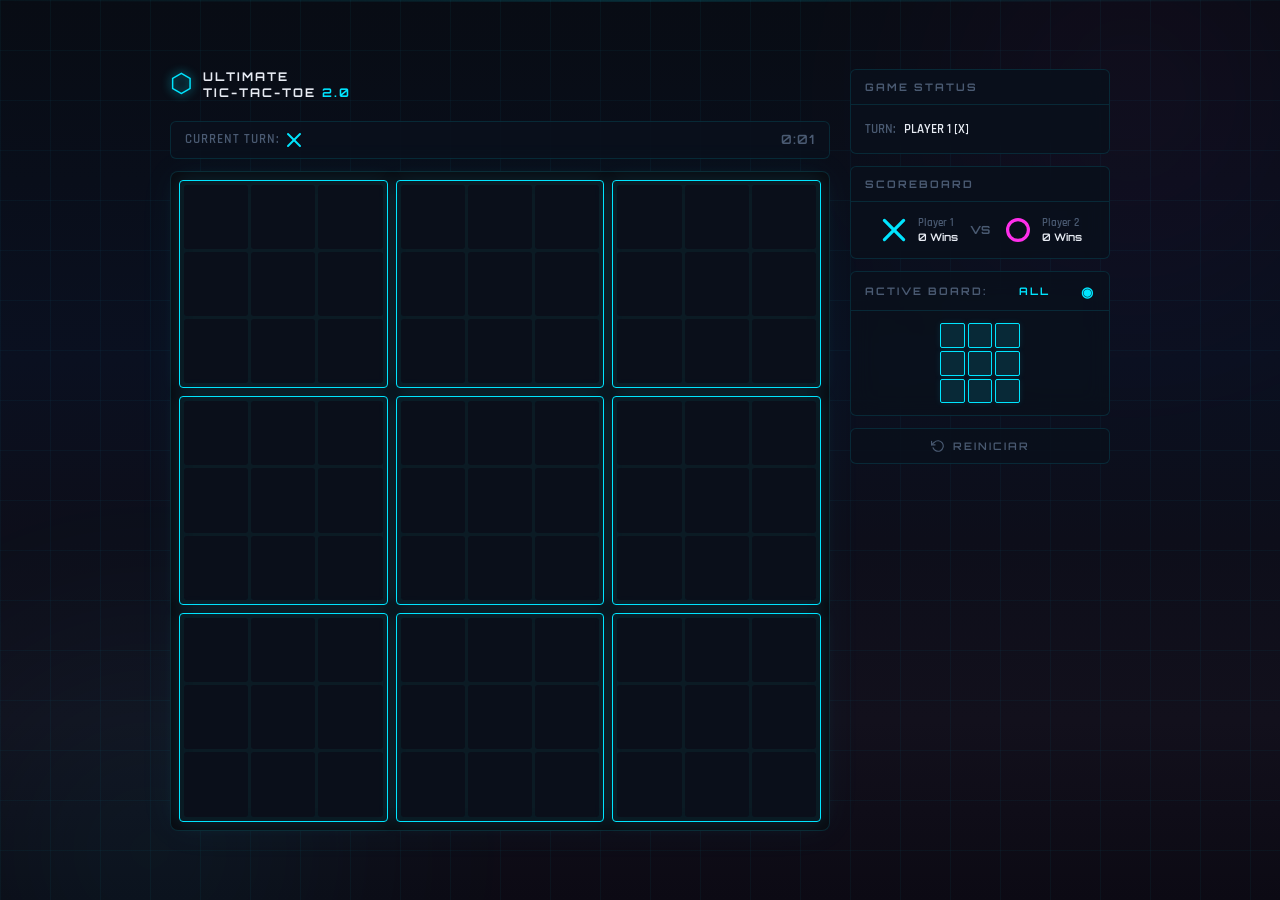
==== ultimate-tic-tac-toe/index.html @ dc982a1a "feat: Add initial Ultimate Tic-Tac-Toe game frontend files and comprehensive AI agent architectural " ====
<!DOCTYPE html>
<html lang="pt-BR">
<head>
    <meta charset="UTF-8">
    <meta name="viewport" content="width=device-width, initial-scale=1.0">
    <title>Ultimate Tic-Tac-Toe 2.0</title>
    <meta name="description" content="Ultimate Tic-Tac-Toe 2.0 — Jogo da Velha avançado com sub-tabuleiros estratégicos e IA.">
    <link rel="stylesheet" href="style.css">
    <link rel="preconnect" href="https://fonts.googleapis.com">
    <link rel="preconnect" href="https://fonts.gstatic.com" crossorigin>
    <link href="https://fonts.googleapis.com/css2?family=Rajdhani:wght@400;500;600;700&family=Orbitron:wght@400;600;700;900&display=swap" rel="stylesheet">
</head>
<body>

    <!-- Background FX -->
    <div class="bg-fx">
        <div class="bg-gradient"></div>
        <div class="bg-grid"></div>
        <div class="bg-glow bg-glow--cyan"></div>
        <div class="bg-glow bg-glow--pink"></div>
        <div class="scan-line"></div>
    </div>

    <div class="app-layout">

        <!-- ============ LEFT: BOARD AREA ============ -->
        <section class="board-area">
            <header class="top-bar">
                <div class="top-bar__left">
                    <span class="logo-icon">⬡</span>
                    <span class="logo-text">ULTIMATE<br>TIC-TAC-TOE <span class="cyan">2.0</span></span>
                </div>
            </header>

            <!-- Turn Bar -->
            <div class="turn-bar">
                <div class="turn-bar__left">
                    CURRENT TURN: <span id="current-turn-symbol" class="turn-symbol cyan">X</span>
                </div>
                <div class="turn-bar__right">
                    <span id="turn-timer" class="timer"></span>
                </div>
            </div>

            <!-- The Board -->
            <div class="board-wrapper">
                <div id="ultimate-board" class="meta-grid"></div>
            </div>
        </section>

        <!-- ============ RIGHT: SIDEBAR ============ -->
        <aside class="sidebar">

            <!-- Panel: Game Status -->
            <div class="panel">
                <div class="panel__header">GAME STATUS</div>
                <div class="panel__body" id="panel-status">
                    <div class="status-row">
                        <span class="status-label">TURN:</span>
                        <span class="status-value" id="status-turn">PLAYER 1 [X]</span>
                    </div>
                    <div class="status-row" id="ai-thinking-row" style="display:none;">
                        <span class="thinking-dots">
                            <span></span><span></span><span></span>
                        </span>
                        <span class="status-value pink">IA PROCESSANDO...</span>
                    </div>
                </div>
            </div>

            <!-- Panel: Scoreboard -->
            <div class="panel">
                <div class="panel__header">SCOREBOARD</div>
                <div class="panel__body scoreboard-body">
                    <div class="score-player">
                        <svg class="score-icon" viewBox="0 0 40 40" width="32" height="32">
                            <line x1="8" y1="8" x2="32" y2="32" stroke="#00e5ff" stroke-width="4" stroke-linecap="round"/>
                            <line x1="32" y1="8" x2="8" y2="32" stroke="#00e5ff" stroke-width="4" stroke-linecap="round"/>
                        </svg>
                        <div class="score-info">
                            <span class="score-name">Player 1</span>
                            <span class="score-wins" id="score-x-wins">0 Wins</span>
                        </div>
                    </div>
                    <span class="score-vs">VS</span>
                    <div class="score-player">
                        <svg class="score-icon" viewBox="0 0 40 40" width="32" height="32">
                            <circle cx="20" cy="20" r="13" fill="none" stroke="#ff2eea" stroke-width="4"/>
                        </svg>
                        <div class="score-info">
                            <span class="score-name">Player 2</span>
                            <span class="score-wins" id="score-o-wins">0 Wins</span>
                        </div>
                    </div>
                </div>
            </div>

            <!-- Panel: Active Board -->
            <div class="panel">
                <div class="panel__header">
                    ACTIVE BOARD: <span id="active-sector" class="cyan">ALL</span>
                    <span class="signal-icon" id="signal-icon">◉</span>
                </div>
                <div class="panel__body">
                    <div class="mini-grid" id="mini-grid">
                        <!-- 9 mini cells showing which sub-grids are active/won -->
                    </div>
                </div>
            </div>

            <!-- Buttons -->
            <div class="sidebar-actions">
                <button id="reset-btn" class="action-btn">
                    <svg width="14" height="14" viewBox="0 0 24 24" fill="none" stroke="currentColor" stroke-width="2" stroke-linecap="round" stroke-linejoin="round"><polyline points="1 4 1 10 7 10"/><path d="M3.51 15a9 9 0 1 0 2.13-9.36L1 10"/></svg>
                    REINICIAR
                </button>
            </div>
        </aside>
    </div>

    <!-- Win Modal -->
    <div id="win-modal" class="modal">
        <div class="modal-content">
            <div class="modal-icon" id="modal-icon"></div>
            <h2 id="winner-text">VITÓRIA</h2>
            <p class="modal-sub" id="winner-sub">Jogador X dominou o meta-grid!</p>
            <button id="modal-reset-btn" class="action-btn modal-action">JOGAR NOVAMENTE</button>
        </div>
    </div>

    <script src="script.js"></script>
</body>
</html>
---- ultimate-tic-tac-toe/style.css ----
/* ============================================================
   Ultimate Tic-Tac-Toe 2.0 — Mockup-Faithful Futuristic Theme
   ============================================================ */

:root {
    --bg-deep: #080c14;
    --bg-surface: #0c1018;
    --panel-bg: rgba(10, 16, 28, 0.88);
    --text-white: #e8ecf4;
    --text-dim: #4a5a72;
    --text-muted: #2a3648;
    --cyan: #00e5ff;
    --cyan-dim: rgba(0, 229, 255, 0.12);
    --cyan-glow: rgba(0, 229, 255, 0.25);
    --pink: #ff2eea;
    --pink-dim: rgba(255, 46, 234, 0.12);
    --pink-glow: rgba(255, 46, 234, 0.25);
    --border: rgba(0, 229, 255, 0.12);
    --border-bright: rgba(0, 229, 255, 0.3);
    --cell-bg: #0a0f1a;
    --cell-hover: #111827;
    --radius: 6px;
    --font: 'Rajdhani', sans-serif;
    --font-display: 'Orbitron', sans-serif;
}

* { margin: 0; padding: 0; box-sizing: border-box; }

body {
    font-family: var(--font);
    background: var(--bg-deep);
    color: var(--text-white);
    min-height: 100vh;
    overflow-x: hidden;
}

/* ============================================================
   Background FX
   ============================================================ */
.bg-fx {
    position: fixed;
    inset: 0;
    z-index: 0;
    pointer-events: none;
    overflow: hidden;
}

.bg-gradient {
    position: absolute;
    inset: 0;
    background:
        linear-gradient(180deg, #080c14 0%, #0a1020 40%, #0d0e1a 60%, #12101c 80%, #0c0a14 100%);
}

.bg-grid {
    position: absolute;
    inset: 0;
    background-image:
        linear-gradient(rgba(0,229,255,0.04) 1px, transparent 1px),
        linear-gradient(90deg, rgba(0,229,255,0.04) 1px, transparent 1px);
    background-size: 50px 50px;
}

.bg-glow {
    position: absolute;
    width: 500px;
    height: 500px;
    border-radius: 50%;
    filter: blur(120px);
    opacity: 0.35;
}

.bg-glow--cyan {
    background: radial-gradient(circle, rgba(0,229,255,0.3) 0%, transparent 70%);
    bottom: -200px;
    left: -100px;
}

.bg-glow--pink {
    background: radial-gradient(circle, rgba(255,46,234,0.2) 0%, transparent 70%);
    top: -150px;
    right: -100px;
}

.scan-line {
    position: absolute;
    width: 100%;
    height: 2px;
    background: linear-gradient(90deg, transparent 0%, var(--cyan-dim) 30%, var(--cyan-glow) 50%, var(--cyan-dim) 70%, transparent 100%);
    animation: scan 8s linear infinite;
    opacity: 0.5;
}

@keyframes scan {
    0%   { top: -2px; }
    100% { top: 100%; }
}

/* ============================================================
   App Layout — 2 Columns
   ============================================================ */
.app-layout {
    position: relative;
    z-index: 1;
    display: grid;
    grid-template-columns: 1fr 260px;
    gap: 20px;
    max-width: 980px;
    margin: 0 auto;
    padding: 20px;
    min-height: 100vh;
    align-content: center;
}

/* ============================================================
   LEFT — Board Area
   ============================================================ */
.board-area {
    display: flex;
    flex-direction: column;
    gap: 12px;
}

/* Top Bar / Logo */
.top-bar {
    display: flex;
    align-items: center;
    justify-content: space-between;
    padding-bottom: 8px;
}

.top-bar__left {
    display: flex;
    align-items: center;
    gap: 10px;
}

.logo-icon {
    font-size: 1.6rem;
    color: var(--cyan);
    text-shadow: 0 0 10px var(--cyan);
    line-height: 1;
}

.logo-text {
    font-family: var(--font-display);
    font-size: 0.75rem;
    font-weight: 700;
    letter-spacing: 2px;
    line-height: 1.3;
    color: var(--text-white);
}

.cyan { color: var(--cyan); }
.pink { color: var(--pink); }

/* Turn Bar */
.turn-bar {
    display: flex;
    justify-content: space-between;
    align-items: center;
    padding: 8px 14px;
    background: var(--panel-bg);
    border: 1px solid var(--border);
    border-radius: var(--radius);
    font-size: 0.8rem;
    font-weight: 600;
    letter-spacing: 1px;
    color: var(--text-dim);
}

.turn-symbol {
    font-family: var(--font-display);
    font-weight: 900;
    font-size: 1rem;
}

.timer {
    font-family: var(--font-display);
    font-weight: 600;
    color: var(--text-dim);
}

/* Board Wrapper */
.board-wrapper {
    position: relative;
}

.meta-grid {
    display: grid;
    grid-template-columns: repeat(3, 1fr);
    gap: 8px;
    aspect-ratio: 1/1;
    background: var(--bg-surface);
    padding: 8px;
    border-radius: 8px;
    border: 1px solid var(--border);
    box-shadow:
        0 0 40px rgba(0,229,255,0.04),
        inset 0 0 20px rgba(0,0,0,0.4);
}

/* Sub-Grid */
.sub-grid {
    display: grid;
    grid-template-columns: repeat(3, 1fr);
    gap: 3px;
    aspect-ratio: 1/1;
    background: rgba(0, 229, 255, 0.02);
    border-radius: 4px;
    padding: 4px;
    position: relative;
    border: 1.5px solid var(--border);
    transition: all 0.3s ease;
}

.sub-grid.active-target {
    border-color: var(--cyan);
    background: rgba(0, 229, 255, 0.05);
    box-shadow: 0 0 20px rgba(0,229,255,0.1), inset 0 0 15px rgba(0,229,255,0.03);
}

.sub-grid.dim-grid {
    opacity: 0.35;
}

/* Cells */
.cell {
    background: var(--cell-bg);
    border-radius: 3px;
    display: flex;
    justify-content: center;
    align-items: center;
    cursor: pointer;
    aspect-ratio: 1/1;
    transition: background 0.15s, transform 0.15s;
    padding: 15%;
}

.cell:hover:not(.occupied) {
    background: var(--cell-hover);
}

.cell.occupied { cursor: default; }

.cell svg {
    width: 100%;
    height: 100%;
    display: block;
}

/* Sub-Grid Won Overlays */
.sub-grid.won-x::after,
.sub-grid.won-o::after,
.sub-grid.draw-grid::after {
    content: '';
    position: absolute;
    inset: 0;
    border-radius: 3px;
    display: flex;
    justify-content: center;
    align-items: center;
    z-index: 10;
    backdrop-filter: blur(2px);
    animation: wonPop 0.4s cubic-bezier(0.34, 1.56, 0.64, 1);
}

.sub-grid.won-x::after {
    background: rgba(0, 229, 255, 0.08);
    border: 1px solid rgba(0, 229, 255, 0.4);
    box-shadow: inset 0 0 30px rgba(0,229,255,0.08);
}

.sub-grid.won-o::after {
    background: rgba(255, 46, 234, 0.08);
    border: 1px solid rgba(255, 46, 234, 0.4);
    box-shadow: inset 0 0 30px rgba(255,46,234,0.08);
}

/* Big SVG overlays injected by JS */
.sub-grid .won-overlay {
    position: absolute;
    inset: 0;
    z-index: 11;
    display: flex;
    justify-content: center;
    align-items: center;
    pointer-events: none;
    animation: wonPop 0.4s cubic-bezier(0.34, 1.56, 0.64, 1);
}

.sub-grid .won-overlay svg {
    width: 65%;
    height: 65%;
    filter: drop-shadow(0 0 15px currentColor);
}

.sub-grid.draw-grid::after {
    background: rgba(255, 255, 255, 0.03);
    border: 1px solid rgba(255,255,255,0.08);
}

@keyframes wonPop {
    from { transform: scale(0); opacity: 0; }
    to   { transform: scale(1); opacity: 1; }
}

/* Board locked during AI */
.board-locked .cell { cursor: wait !important; }
.board-locked .cell:hover { background: var(--cell-bg) !important; transform: none !important; }

/* ============================================================
   RIGHT — Sidebar
   ============================================================ */
.sidebar {
    display: flex;
    flex-direction: column;
    gap: 12px;
    align-self: start;
    position: sticky;
    top: 20px;
}

.panel {
    background: var(--panel-bg);
    border: 1px solid var(--border);
    border-radius: var(--radius);
    overflow: hidden;
    backdrop-filter: blur(12px);
}

.panel__header {
    font-family: var(--font-display);
    font-size: 0.65rem;
    font-weight: 700;
    letter-spacing: 2px;
    padding: 10px 14px;
    border-bottom: 1px solid var(--border);
    color: var(--text-dim);
    display: flex;
    align-items: center;
    justify-content: space-between;
}

.signal-icon {
    color: var(--cyan);
    font-size: 0.9rem;
    animation: signalPulse 2s ease infinite;
}

@keyframes signalPulse {
    0%, 100% { opacity: 1; }
    50% { opacity: 0.3; }
}

.panel__body {
    padding: 12px 14px;
}

/* Status Panel */
.status-row {
    display: flex;
    align-items: center;
    gap: 8px;
    font-size: 0.8rem;
    padding: 4px 0;
}

.status-label {
    color: var(--text-dim);
    font-weight: 600;
}

.status-value {
    color: var(--text-white);
    font-weight: 600;
}

/* Thinking Dots */
.thinking-dots {
    display: flex;
    gap: 3px;
    align-items: center;
}

.thinking-dots span {
    width: 5px;
    height: 5px;
    background: var(--pink);
    border-radius: 50%;
    animation: thinkBounce 1s infinite;
}

.thinking-dots span:nth-child(2) { animation-delay: 0.15s; }
.thinking-dots span:nth-child(3) { animation-delay: 0.3s; }

@keyframes thinkBounce {
    0%, 80%, 100% { opacity: 0.2; transform: scale(0.7); }
    40% { opacity: 1; transform: scale(1.2); }
}

/* Scoreboard */
.scoreboard-body {
    display: flex;
    align-items: center;
    justify-content: center;
    gap: 12px;
}

.score-player {
    display: flex;
    align-items: center;
    gap: 8px;
}

.score-icon {
    flex-shrink: 0;
}

.score-info {
    display: flex;
    flex-direction: column;
}

.score-name {
    font-size: 0.7rem;
    font-weight: 600;
    color: var(--text-dim);
}

.score-wins {
    font-family: var(--font-display);
    font-size: 0.65rem;
    font-weight: 600;
    color: var(--text-white);
}

.score-vs {
    font-family: var(--font-display);
    font-size: 0.7rem;
    font-weight: 700;
    color: var(--text-dim);
}

/* Mini Grid (Active Board indicator) */
.mini-grid {
    display: grid;
    grid-template-columns: repeat(3, 1fr);
    gap: 3px;
    width: 80px;
    margin: 0 auto;
}

.mini-cell {
    aspect-ratio: 1/1;
    background: rgba(255,255,255,0.04);
    border-radius: 2px;
    border: 1px solid rgba(255,255,255,0.06);
    transition: all 0.3s;
}

.mini-cell.mini-active {
    background: var(--cyan-dim);
    border-color: var(--cyan);
    box-shadow: 0 0 6px var(--cyan-dim);
}

.mini-cell.mini-won-x {
    background: var(--cyan-dim);
    border-color: rgba(0, 229, 255, 0.4);
}

.mini-cell.mini-won-o {
    background: var(--pink-dim);
    border-color: rgba(255, 46, 234, 0.4);
}

.mini-cell.mini-draw {
    background: rgba(255,255,255,0.04);
    border-color: rgba(255,255,255,0.15);
}

/* Sidebar Actions */
.sidebar-actions {
    display: flex;
    flex-direction: column;
    gap: 8px;
}

.action-btn {
    font-family: var(--font-display);
    font-size: 0.65rem;
    font-weight: 600;
    letter-spacing: 2px;
    background: var(--panel-bg);
    color: var(--text-dim);
    border: 1px solid var(--border);
    border-radius: var(--radius);
    padding: 10px 16px;
    cursor: pointer;
    display: flex;
    align-items: center;
    justify-content: center;
    gap: 8px;
    transition: all 0.3s;
}

.action-btn:hover {
    color: var(--text-white);
    border-color: var(--border-bright);
    background: rgba(0, 229, 255, 0.05);
    box-shadow: 0 0 15px rgba(0,229,255,0.08);
}

.action-btn svg { stroke: currentColor; flex-shrink: 0; }

/* ============================================================
   Modal
   ============================================================ */
.modal {
    display: none;
    position: fixed;
    inset: 0;
    background: rgba(4, 6, 12, 0.92);
    backdrop-filter: blur(16px);
    z-index: 200;
    justify-content: center;
    align-items: center;
    padding: 2rem;
}

.modal.show { display: flex; }

.modal-content {
    background: linear-gradient(160deg, #0d1220, #060810);
    padding: 3rem 2.5rem;
    border-radius: 12px;
    text-align: center;
    border: 1px solid var(--border-bright);
    max-width: 380px;
    width: 100%;
    box-shadow: 0 0 80px rgba(0, 229, 255, 0.08);
    animation: modalIn 0.4s cubic-bezier(0.34, 1.56, 0.64, 1);
}

@keyframes modalIn {
    from { transform: scale(0.9) translateY(20px); opacity: 0; }
    to   { transform: scale(1) translateY(0); opacity: 1; }
}

.modal-icon {
    margin-bottom: 1rem;
}

.modal-icon svg {
    width: 64px;
    height: 64px;
    filter: drop-shadow(0 0 20px currentColor);
}

.modal-content h2 {
    font-family: var(--font-display);
    font-size: 1.4rem;
    font-weight: 700;
    letter-spacing: 4px;
    margin-bottom: 0.4rem;
}

.modal-sub {
    font-size: 0.85rem;
    color: var(--text-dim);
    margin-bottom: 2rem;
}

.modal-action { width: 100%; }

/* ============================================================
   Responsive — stack to single column on small screens
   ============================================================ */
@media (max-width: 900px) {
    .app-layout {
        grid-template-columns: 1fr;
        max-width: 560px;
    }

    .sidebar {
        position: static;
        flex-direction: row;
        flex-wrap: wrap;
        gap: 8px;
    }

    .sidebar .panel { flex: 1; min-width: 180px; }
    .sidebar-actions { flex-direction: row; }
    .sidebar-actions .action-btn { flex: 1; }
}

@media (max-width: 500px) {
    .app-layout { padding: 10px; gap: 10px; }
    .meta-grid { gap: 5px; padding: 5px; }
    .sub-grid { gap: 2px; padding: 3px; }
    .cell { padding: 12%; }
    .logo-text { font-size: 0.6rem; }
    .turn-bar { font-size: 0.7rem; padding: 6px 10px; }
}
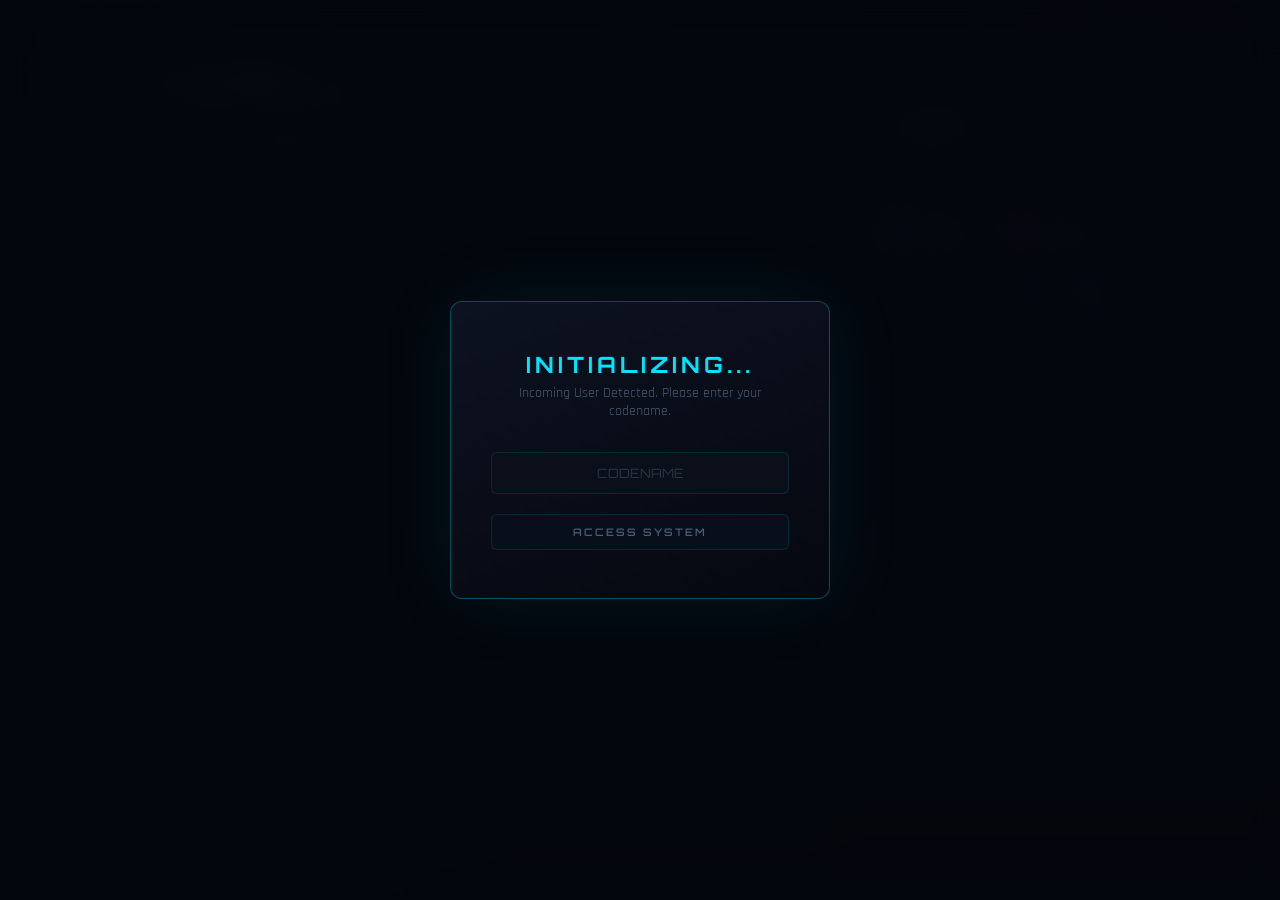
==== commit 12de91f1: "feat: Add AI agent and architectural guidance documentation, implement a user profile modal, and upd" ====
--- a/ultimate-tic-tac-toe/index.html
+++ b/ultimate-tic-tac-toe/index.html
@@ -63,7 +63,7 @@
                         <span class="thinking-dots">
                             <span></span><span></span><span></span>
                         </span>
-                        <span class="status-value pink">IA PROCESSANDO...</span>
+                        <span class="status-value pink">AI PROCESSING...</span>
                     </div>
                 </div>
             </div>
@@ -78,7 +78,7 @@
                             <line x1="32" y1="8" x2="8" y2="32" stroke="#00e5ff" stroke-width="4" stroke-linecap="round"/>
                         </svg>
                         <div class="score-info">
-                            <span class="score-name">Player 1</span>
+                            <span class="score-name" id="player-x-name">PLAYER 1</span>
                             <span class="score-wins" id="score-x-wins">0 Wins</span>
                         </div>
                     </div>
@@ -88,7 +88,7 @@
                             <circle cx="20" cy="20" r="13" fill="none" stroke="#ff2eea" stroke-width="4"/>
                         </svg>
                         <div class="score-info">
-                            <span class="score-name">Player 2</span>
+                            <span class="score-name">AI UNIT</span>
                             <span class="score-wins" id="score-o-wins">0 Wins</span>
                         </div>
                     </div>
@@ -98,7 +98,7 @@
             <!-- Panel: Active Board -->
             <div class="panel">
                 <div class="panel__header">
-                    ACTIVE BOARD: <span id="active-sector" class="cyan">ALL</span>
+                    ACTIVE SECTOR: <span id="active-sector" class="cyan">ALL</span>
                     <span class="signal-icon" id="signal-icon">◉</span>
                 </div>
                 <div class="panel__body">
@@ -112,19 +112,29 @@
             <div class="sidebar-actions">
                 <button id="reset-btn" class="action-btn">
                     <svg width="14" height="14" viewBox="0 0 24 24" fill="none" stroke="currentColor" stroke-width="2" stroke-linecap="round" stroke-linejoin="round"><polyline points="1 4 1 10 7 10"/><path d="M3.51 15a9 9 0 1 0 2.13-9.36L1 10"/></svg>
-                    REINICIAR
+                    RESTART GAME
                 </button>
             </div>
         </aside>
+    </div>
+
+    <!-- Profile Modal (Nickname) -->
+    <div id="profile-modal" class="modal">
+        <div class="modal-content">
+            <h2 class="cyan" style="font-family: var(--font-display); letter-spacing: 4px;">INITIALIZING...</h2>
+            <p class="modal-sub">Incoming User Detected. Please enter your codename.</p>
+            <input type="text" id="username-input" class="profile-input" placeholder="CODENAME" maxlength="12" style="width: 100%; background: var(--cell-bg); border: 1px solid var(--border); border-radius: var(--radius); padding: 12px; color: var(--text-white); font-family: var(--font-display); font-size: 0.8rem; margin-bottom: 20px; outline: none; text-align: center;">
+            <button id="save-profile-btn" class="action-btn modal-action">ACCESS SYSTEM</button>
+        </div>
     </div>
 
     <!-- Win Modal -->
     <div id="win-modal" class="modal">
         <div class="modal-content">
             <div class="modal-icon" id="modal-icon"></div>
-            <h2 id="winner-text">VITÓRIA</h2>
-            <p class="modal-sub" id="winner-sub">Jogador X dominou o meta-grid!</p>
-            <button id="modal-reset-btn" class="action-btn modal-action">JOGAR NOVAMENTE</button>
+            <h2 id="winner-text">VICTORY</h2>
+            <p class="modal-sub" id="winner-sub">Player X dominated the meta-grid.</p>
+            <button id="modal-reset-btn" class="action-btn modal-action">PLAY AGAIN</button>
         </div>
     </div>
 
--- a/ultimate-tic-tac-toe/style.css
+++ b/ultimate-tic-tac-toe/style.css
@@ -572,6 +572,31 @@
     margin-bottom: 2rem;
 }
 
+.profile-input {
+    width: 100%;
+    background: var(--cell-bg);
+    border: 1px solid var(--border);
+    border-radius: var(--radius);
+    padding: 12px;
+    color: var(--text-white);
+    font-family: var(--font-display);
+    font-size: 0.8rem;
+    margin-bottom: 20px;
+    outline: none;
+    text-align: center;
+    transition: all 0.3s;
+}
+
+.profile-input:focus {
+    border-color: var(--cyan);
+    box-shadow: 0 0 10px var(--cyan-dim);
+    background: var(--cell-hover);
+}
+
+.profile-input::placeholder {
+    color: var(--text-muted);
+}
+
 .modal-action { width: 100%; }
 
 /* ============================================================
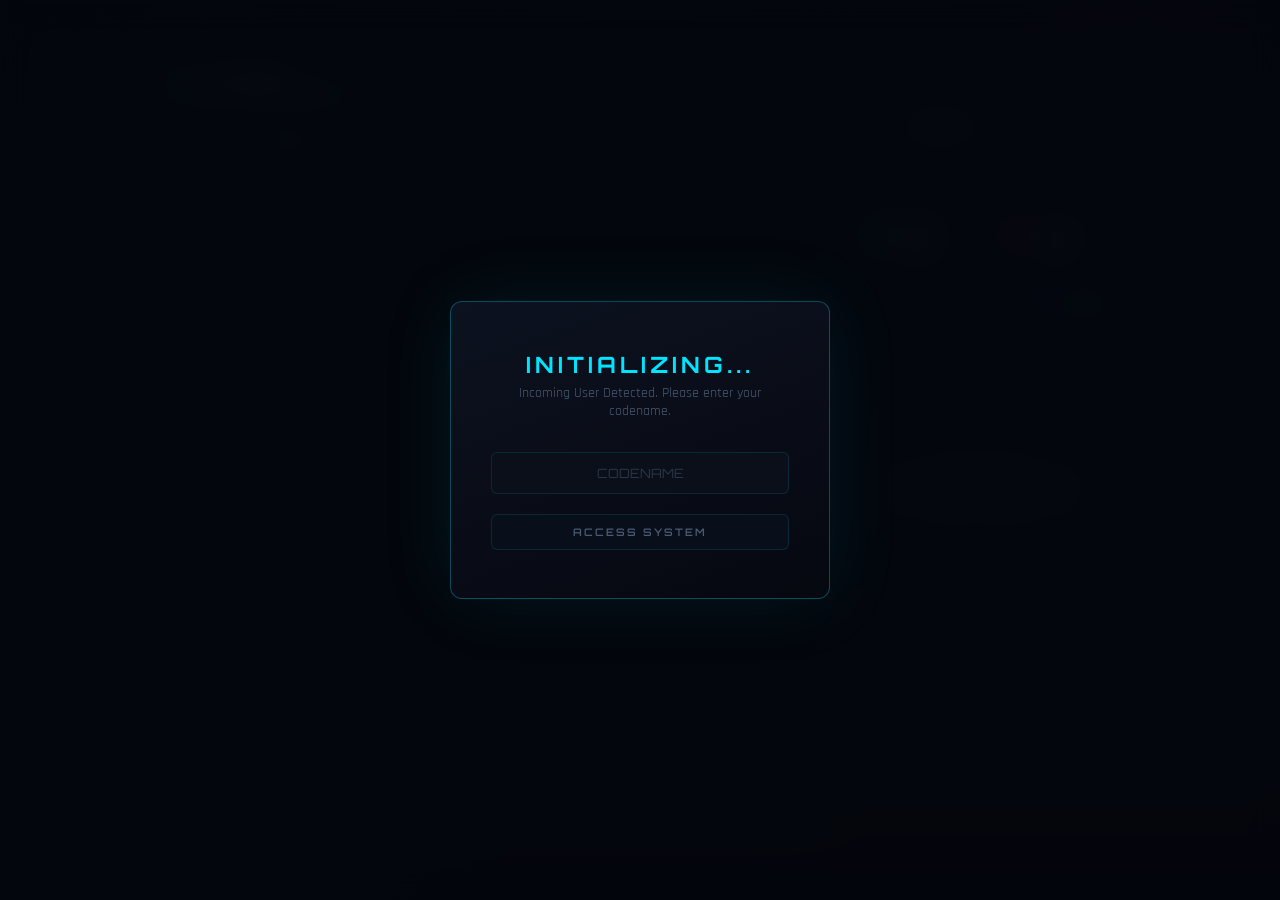
==== commit 9e219f70: "feat: Integrate PWA features and add comprehensive AI agent architectural and coding guidelines." ====
--- a/ultimate-tic-tac-toe/index.html
+++ b/ultimate-tic-tac-toe/index.html
@@ -5,6 +5,13 @@
     <meta name="viewport" content="width=device-width, initial-scale=1.0">
     <title>Ultimate Tic-Tac-Toe 2.0</title>
     <meta name="description" content="Ultimate Tic-Tac-Toe 2.0 — Jogo da Velha avançado com sub-tabuleiros estratégicos e IA.">
+    
+    <!-- PWA & Favicon -->
+    <link rel="icon" type="image/png" href="favicon.png">
+    <link rel="apple-touch-icon" href="favicon.png">
+    <link rel="manifest" href="manifest.json">
+    <meta name="theme-color" content="#080c14">
+
     <link rel="stylesheet" href="style.css">
     <link rel="preconnect" href="https://fonts.googleapis.com">
     <link rel="preconnect" href="https://fonts.gstatic.com" crossorigin>
@@ -35,7 +42,7 @@
             <!-- Turn Bar -->
             <div class="turn-bar">
                 <div class="turn-bar__left">
-                    CURRENT TURN: <span id="current-turn-symbol" class="turn-symbol cyan">X</span>
+                    <span data-i18n="currentTurn">CURRENT TURN</span>: <span id="current-turn-symbol" class="turn-symbol cyan">X</span>
                 </div>
                 <div class="turn-bar__right">
                     <span id="turn-timer" class="timer"></span>
@@ -53,24 +60,24 @@
 
             <!-- Panel: Game Status -->
             <div class="panel">
-                <div class="panel__header">GAME STATUS</div>
+                <div class="panel__header" data-i18n="gameStatus">GAME STATUS</div>
                 <div class="panel__body" id="panel-status">
                     <div class="status-row">
-                        <span class="status-label">TURN:</span>
+                        <span class="status-label" data-i18n="turn">TURN</span>: 
                         <span class="status-value" id="status-turn">PLAYER 1 [X]</span>
                     </div>
                     <div class="status-row" id="ai-thinking-row" style="display:none;">
                         <span class="thinking-dots">
                             <span></span><span></span><span></span>
                         </span>
-                        <span class="status-value pink">AI PROCESSING...</span>
+                        <span class="status-value pink" data-i18n="aiProcessing">AI PROCESSING...</span>
                     </div>
                 </div>
             </div>
 
             <!-- Panel: Scoreboard -->
             <div class="panel">
-                <div class="panel__header">SCOREBOARD</div>
+                <div class="panel__header" data-i18n="scoreboard">SCOREBOARD</div>
                 <div class="panel__body scoreboard-body">
                     <div class="score-player">
                         <svg class="score-icon" viewBox="0 0 40 40" width="32" height="32">
@@ -78,8 +85,8 @@
                             <line x1="32" y1="8" x2="8" y2="32" stroke="#00e5ff" stroke-width="4" stroke-linecap="round"/>
                         </svg>
                         <div class="score-info">
-                            <span class="score-name" id="player-x-name">PLAYER 1</span>
-                            <span class="score-wins" id="score-x-wins">0 Wins</span>
+                            <span class="score-name" id="player-x-name" data-i18n="player1">PLAYER 1</span>
+                            <span class="score-wins" id="score-x-wins">0 Sub-Wins</span>
                         </div>
                     </div>
                     <span class="score-vs">VS</span>
@@ -88,8 +95,8 @@
                             <circle cx="20" cy="20" r="13" fill="none" stroke="#ff2eea" stroke-width="4"/>
                         </svg>
                         <div class="score-info">
-                            <span class="score-name">AI UNIT</span>
-                            <span class="score-wins" id="score-o-wins">0 Wins</span>
+                            <span class="score-name" data-i18n="aiUnit">AI UNIT</span>
+                            <span class="score-wins" id="score-o-wins">0 Sub-Wins</span>
                         </div>
                     </div>
                 </div>
@@ -98,7 +105,7 @@
             <!-- Panel: Active Board -->
             <div class="panel">
                 <div class="panel__header">
-                    ACTIVE SECTOR: <span id="active-sector" class="cyan">ALL</span>
+                    <span data-i18n="activeSector">ACTIVE SECTOR</span>: <span id="active-sector" class="cyan">ALL</span>
                     <span class="signal-icon" id="signal-icon">◉</span>
                 </div>
                 <div class="panel__body">
@@ -108,11 +115,30 @@
                 </div>
             </div>
 
+            <!-- Panel: Settings (Language & Profile) -->
+            <div class="panel">
+                <div class="panel__header" data-i18n="settings">SETTINGS</div>
+                <div class="panel__body">
+                    <div class="status-row">
+                        <span class="status-label" data-i18n="language">LANGUAGE</span>: 
+                        <select id="lang-select" class="lang-select">
+                            <option value="en-GB">English (UK)</option>
+                            <option value="pt-BR">Português (BR)</option>
+                            <option value="es-ES">Español</option>
+                        </select>
+                    </div>
+                    <div class="settings-actions">
+                        <button id="change-profile-btn" class="settings-btn" data-i18n="resetProfile">RESET PROFILE</button>
+                        <button id="reset-score-btn" class="settings-btn" data-i18n="resetScore">RESET SCORE</button>
+                    </div>
+                </div>
+            </div>
+
             <!-- Buttons -->
             <div class="sidebar-actions">
                 <button id="reset-btn" class="action-btn">
                     <svg width="14" height="14" viewBox="0 0 24 24" fill="none" stroke="currentColor" stroke-width="2" stroke-linecap="round" stroke-linejoin="round"><polyline points="1 4 1 10 7 10"/><path d="M3.51 15a9 9 0 1 0 2.13-9.36L1 10"/></svg>
-                    RESTART GAME
+                    <span data-i18n="restartGame">RESTART GAME</span>
                 </button>
             </div>
         </aside>
@@ -121,10 +147,10 @@
     <!-- Profile Modal (Nickname) -->
     <div id="profile-modal" class="modal">
         <div class="modal-content">
-            <h2 class="cyan" style="font-family: var(--font-display); letter-spacing: 4px;">INITIALIZING...</h2>
-            <p class="modal-sub">Incoming User Detected. Please enter your codename.</p>
-            <input type="text" id="username-input" class="profile-input" placeholder="CODENAME" maxlength="12" style="width: 100%; background: var(--cell-bg); border: 1px solid var(--border); border-radius: var(--radius); padding: 12px; color: var(--text-white); font-family: var(--font-display); font-size: 0.8rem; margin-bottom: 20px; outline: none; text-align: center;">
-            <button id="save-profile-btn" class="action-btn modal-action">ACCESS SYSTEM</button>
+            <h2 class="cyan" style="font-family: var(--font-display); letter-spacing: 4px;" data-i18n="initializing">INITIALIZING...</h2>
+            <p class="modal-sub" data-i18n="welcomeMsg">Incoming User Detected. Please enter your codename.</p>
+            <input type="text" id="username-input" class="profile-input" placeholder="CODENAME" maxlength="12" data-i18n-placeholder="codenamePlaceholder">
+            <button id="save-profile-btn" class="action-btn modal-action" data-i18n="accessSystem">ACCESS SYSTEM</button>
         </div>
     </div>
 
@@ -132,9 +158,9 @@
     <div id="win-modal" class="modal">
         <div class="modal-content">
             <div class="modal-icon" id="modal-icon"></div>
-            <h2 id="winner-text">VICTORY</h2>
+            <h2 id="winner-text" data-i18n="victory">VICTORY</h2>
             <p class="modal-sub" id="winner-sub">Player X dominated the meta-grid.</p>
-            <button id="modal-reset-btn" class="action-btn modal-action">PLAY AGAIN</button>
+            <button id="modal-reset-btn" class="action-btn modal-action" data-i18n="playAgain">PLAY AGAIN</button>
         </div>
     </div>
 
--- a/ultimate-tic-tac-toe/style.css
+++ b/ultimate-tic-tac-toe/style.css
@@ -597,6 +597,63 @@
     color: var(--text-muted);
 }
 
+.lang-select {
+    background: var(--cell-bg);
+    border: 1px solid var(--border);
+    border-radius: 4px;
+    color: var(--text-white);
+    font-family: var(--font);
+    font-size: 0.75rem;
+    padding: 2px 6px;
+    outline: none;
+    cursor: pointer;
+    transition: all 0.3s;
+}
+
+.lang-select:hover {
+    border-color: var(--cyan);
+}
+
+.lang-select option {
+    background: var(--bg-surface);
+    color: var(--text-white);
+}
+
+.settings-actions {
+    display: flex;
+    flex-direction: column;
+    gap: 0.5rem;
+    margin-top: 1rem;
+}
+
+.settings-btn {
+    background: rgba(255, 255, 255, 0.05);
+    border: 1px solid var(--border);
+    border-radius: var(--radius);
+    color: var(--text-dim);
+    font-family: var(--font-display);
+    font-size: 0.7rem;
+    padding: 8px;
+    cursor: pointer;
+    transition: all 0.3s;
+    text-transform: uppercase;
+    letter-spacing: 1px;
+}
+
+.settings-btn:hover {
+    background: rgba(0, 229, 255, 0.1);
+    border-color: var(--cyan);
+    color: var(--cyan);
+    box-shadow: 0 0 10px var(--cyan-dim);
+}
+
+#reset-score-btn:hover {
+    background: rgba(255, 46, 234, 0.1);
+    border-color: var(--pink);
+    color: var(--pink);
+    box-shadow: 0 0 10px var(--pink-dim);
+}
+
 .modal-action { width: 100%; }
 
 /* ============================================================
